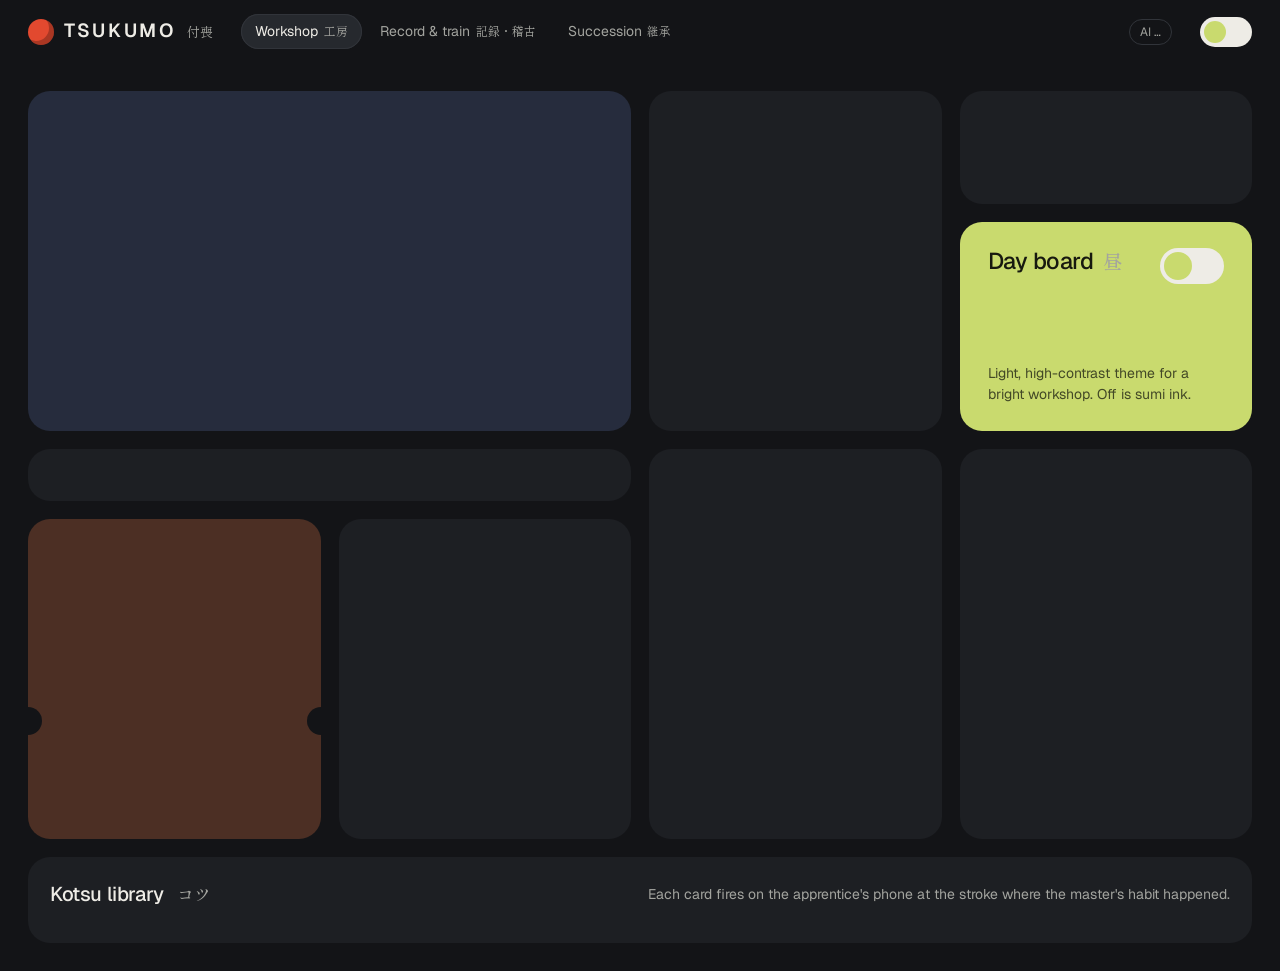
==== web/dashboard.html @ 10e0b62f "Rebuild the workshop overview as a bento dashboard" ====
<!doctype html>
<html lang="en">
<head>
  <meta charset="utf-8">
  <meta name="viewport" content="width=device-width, initial-scale=1">
  <title>TSUKUMO · Workshop</title>
  <link rel="preconnect" href="https://fonts.googleapis.com">
  <link href="https://fonts.googleapis.com/css2?family=Geist:wght@400;500;600&family=Zen+Kaku+Gothic+New:wght@400;500&family=Shippori+Mincho:wght@600&display=swap" rel="stylesheet">
  <script>try{if(localStorage.getItem("tsukumo-theme")==="light")document.documentElement.dataset.theme="light"}catch(e){}</script>
  <link rel="stylesheet" href="css/app.css">
  <style>
    .bento {
      grid-template-areas:
        "lead lead gauge faces"
        "lead lead gauge toggle"
        "pipe pipe trend day"
        "ticket chips trend day";
    }
    @media (max-width: 1100px) {
      .bento { grid-template-areas: "lead lead" "gauge faces" "gauge toggle" "pipe pipe" "trend day" "ticket chips"; }
    }
    @media (max-width: 640px) {
      .bento { grid-template-areas: "lead" "gauge" "faces" "toggle" "pipe" "trend" "day" "ticket" "chips"; }
    }
    #lead { grid-area: lead; } #gauge { grid-area: gauge; } #faces { grid-area: faces; } #toggle { grid-area: toggle; }
    #pipe { grid-area: pipe; } #trend { grid-area: trend; } #day { grid-area: day; }
    #ticket { grid-area: ticket; } #chips { grid-area: chips; }
    .library { margin-top: 18px; }
  </style>
</head>
<body>
<main>
  <section class="bento" aria-label="Workshop overview">
    <div class="tile f-ai lead-tile" id="lead"></div>
    <a class="tile" id="gauge"></a>
    <div class="tile" id="faces"></div>
    <div class="tile f-moegi toggle-tile" id="toggle">
      <div class="row">
        <h2>Day board<span class="ja">昼</span></h2>
        <span id="toggle-slot"></span>
      </div>
      <p class="sub" style="margin:0">Light, high-contrast theme for a bright workshop. Off is sumi ink.</p>
    </div>
    <div class="tile" id="pipe"></div>
    <div class="tile" id="trend"></div>
    <div class="tile" id="day"></div>
    <a class="tile f-kaki ticket" id="ticket" href="radar.html"></a>
    <a class="tile" id="chips" href="#library"></a>
  </section>

  <section class="panel library" id="library">
    <div class="panel-head"><h2>Kotsu library <span class="ja">コツ</span></h2>
      <span class="muted" style="font-size:14px">Each card fires on the apprentice's phone at the stroke where the master's habit happened.</span></div>
    <div class="grid cols-2" id="cards"></div>
  </section>
</main>

<script type="module">
  import { api } from "./js/api.js";
  import { header, esc, initials, cardHTML, wireCardLangs, themeSwitch, wireThemeSwitches, $ } from "./js/ui.js";

  header();
  $("#toggle-slot").innerHTML = themeSwitch();
  wireThemeSwitches($("#toggle"));

  const [sessions, cards, radar, people] = await Promise.all([
    api.get("/api/sessions"), api.get("/api/cards"), api.get("/api/radar"), api.get("/api/people"),
  ]);
  const done = sessions.filter((s) => s.status === "done").sort((a, b) => a.created_at - b.created_at);
  const scored = done.filter((s) => s.role === "apprentice" && s.score != null);
  const masters = people.filter((p) => p.role === "master");
  const apprentices = people.filter((p) => p.role === "apprentice");
  const count = (st) => radar.filter((r) => r.status === st).length;
  const unguarded = count("critical");

  // Lead
  $("#lead").innerHTML = `
    <div class="top">
      <span class="where">Seki knife workshop, demo data</span>
      <div class="chips"><span class="chip">${masters.length} masters retiring</span><span class="chip">${radar.length} skills</span></div>
    </div>
    <h1>${cards.length} kotsu captured.<br><span>${unguarded} skill${unguarded === 1 ? "" : "s"} still unguarded.</span></h1>`;

  // Gauge: latest apprentice match
  const last = scored.at(-1);
  const g = last ? last.score : 0;
  const arc = (frac) => {
    const a = Math.PI * (1 - frac), r = 100;
    return `M 20 120 A ${r} ${r} 0 0 1 ${120 + r * Math.cos(a)} ${120 - r * Math.sin(a)}`;
  };
  $("#gauge").href = last ? `review.html?s=${last.id}` : "live.html";
  $("#gauge").innerHTML = `
    <h2>Match to master</h2>
    <p class="sub">${last ? `${esc(last.person_name)}, ${esc(last.skill_name).toLowerCase()}` : "No scored sessions yet"}</p>
    <div class="gauge">
      <svg viewBox="0 0 240 132" aria-hidden="true">
        <path d="${arc(1)}" fill="none" stroke="var(--panel-2)" stroke-width="20" stroke-linecap="round"/>
        ${g > 0 ? `<path d="${arc(Math.min(g, 100) / 100)}" fill="none" stroke="var(--moegi)" stroke-width="20" stroke-linecap="round"/>` : ""}
      </svg>
      <b>${last ? Math.round(g) : "–"}</b>
    </div>`;

  // People
  $("#faces").innerHTML = `
    <h2>Workshop</h2>
    <p class="sub">${masters.length} masters, ${apprentices.length} apprentices</p>
    <div class="faces">
      ${people.map((p) => `<span class="avatar" title="${esc(p.name)}">${esc(initials(p.name))}</span>`).join("")}
      <span class="more">+${apprentices.length}</span>
    </div>`;

  // Succession pipeline
  const seg = [
    ["critical", "No successor", "var(--kaki)", "var(--kaki-ink)"],
    ["at_risk", "At risk", "var(--fuji)", "var(--fuji-ink)"],
    ["covered", "Handed over", "var(--matcha)", "var(--matcha-ink)"],
  ].map(([st, label, bg, fg]) => ({ n: count(st), label, bg, fg }));
  $("#pipe").innerHTML = `
    <div class="tile-head"><h2>Succession pipeline</h2><span class="sub">${radar.length} skills</span></div>
    <div class="pipe">
      <div class="pipe-bar">${seg.filter((s) => s.n).map((s) =>
        `<div style="flex:${s.n};background:${s.bg};color:${s.fg}">${s.n}</div>`).join("")}</div>
      <div class="pipe-legend">${seg.filter((s) => s.n).map((s) =>
        `<div style="flex:${s.n};--dot:${s.bg}"><b>${Math.round((100 * s.n) / radar.length)}%</b><span>${s.label}</span></div>`).join("")}</div>
    </div>`;

  // Trend of apprentice scores
  const first = scored[0];
  const diff = last && first ? last.score - first.score : 0;
  $("#trend").innerHTML = `
    <h2>Apprentice match</h2>
    <p class="sub">Every scored session, oldest first</p>
    <div class="bignum">${last ? Math.round(last.score) : "–"}<small>%</small></div>
    ${scored.length > 1 ? `<div class="delta">${diff >= 0 ? "↑" : "↓"} ${Math.abs(diff).toFixed(0)} points since the first session</div>` : ""}
    <svg class="trend" id="trend-svg" aria-label="Apprentice scores over time"></svg>`;
  function drawTrend() {
    const svg = $("#trend-svg");
    const w = svg.clientWidth, h = svg.clientHeight;
    if (!w || scored.length < 2) return;
    const pad = 12;
    const pts = scored.map((s, i) => [pad + (i / (scored.length - 1)) * (w - 2 * pad), h - pad - (s.score / 100) * (h - 2 * pad)]);
    // Smooth with a Catmull-Rom spline.
    let d = `M ${pts[0][0]} ${pts[0][1]}`;
    for (let i = 0; i < pts.length - 1; i++) {
      const [p0, p1, p2, p3] = [pts[i - 1] || pts[i], pts[i], pts[i + 1], pts[i + 2] || pts[i + 1]];
      d += ` C ${p1[0] + (p2[0] - p0[0]) / 6} ${p1[1] + (p2[1] - p0[1]) / 6}, ${p2[0] - (p3[0] - p1[0]) / 6} ${p2[1] - (p3[1] - p1[1]) / 6}, ${p2[0]} ${p2[1]}`;
    }
    const [lx, ly] = pts.at(-1);
    svg.setAttribute("viewBox", `0 0 ${w} ${h}`);
    svg.innerHTML = `
      <path d="${d} L ${lx} ${h} L ${pts[0][0]} ${h} Z" fill="var(--fuji)" opacity="0.55"/>
      <path d="${d}" fill="none" stroke="var(--ink)" stroke-width="2.2"/>
      <line x1="${lx}" x2="${lx}" y1="${ly}" y2="${h}" stroke="var(--ink)" stroke-width="1" opacity="0.25"/>
      <circle cx="${lx}" cy="${ly}" r="11" fill="var(--ink)" opacity="0.15"/>
      <circle cx="${lx}" cy="${ly}" r="5.5" fill="var(--ink)"/>`;
  }
  drawTrend();
  new ResizeObserver(drawTrend).observe($("#trend-svg"));

  // Recent sessions as a day list
  const fmtDate = (ts) => new Date(ts * 1000).toLocaleDateString("en", { month: "short", day: "numeric" });
  const recent = done.slice(-5).reverse();
  $("#day").innerHTML = `
    <div class="tile-head"><h2>Recent sessions</h2><span class="sub">${new Date().toLocaleDateString("en", { weekday: "short", month: "short", day: "numeric" })}</span></div>
    <div class="day">${recent.length ? recent.map((s) => {
      const kind = s.role === "master" ? "master" : s.score >= 75 ? "pass" : "learn";
      const what = s.role === "master" ? "Master recording, review" : `Match ${Math.round(s.score)}%`;
      return `<a class="slot ${kind}" href="review.html?s=${s.id}"><time>${fmtDate(s.created_at)}</time>
        <div>${esc(s.person_name)}<small>${what}</small></div></a>`;
    }).join("") : `<p class="sub">No sessions yet. Record one from Record &amp; train.</p>`}</div>`;

  // Next retirement ticket
  const next = [...masters].sort((a, b) => (a.retire_year || 9999) - (b.retire_year || 9999))[0];
  const held = radar.filter((r) => r.masters.some((m) => m.id === next?.id));
  const nextCards = cards.filter((c) => c.master_id === next?.id).length;
  $("#ticket").innerHTML = next ? `
    <span class="where">Next retirement</span>
    <div>
      <div class="name">${esc(next.name)}</div>
      <p class="sub" style="margin:6px 0 0">${esc(next.bio || "")}</p>
      <div class="stub"><b>${next.retire_year || "–"}</b>
        <span>${held.length} skill${held.length === 1 ? "" : "s"} held<br>${nextCards} kotsu captured</span></div>
    </div>` : `<span class="where">No masters yet</span>`;

  // Kotsu chips
  const titles = cards.map((c) => (c.content.en || {}).title).filter(Boolean);
  const shown = titles.slice(0, 6);
  const dots = ["var(--kaki)", "var(--fuji)", "var(--matcha)", "var(--ai)"];
  $("#chips").innerHTML = `
    <h2>Kotsu coverage</h2>
    <p class="sub">${cards.length} card${cards.length === 1 ? "" : "s"}, each in Japanese, English, Vietnamese and Indonesian</p>
    <div class="chips chip-cloud">
      ${["JA", "EN", "VI", "ID"].map((l) => `<span class="chip solid">${l}</span>`).join("")}
      ${shown.map((t, i) => `<span class="chip" style="--dot:${dots[i % 4]}"><i></i>${esc(t)}</span>`).join("")}
      ${titles.length > shown.length ? `<span class="chip">+${titles.length - shown.length}</span>` : ""}
    </div>`;

  // Library
  const byId = Object.fromEntries(cards.map((c) => [c.id, c]));
  $("#cards").innerHTML = cards.length ? cards.map((c) => cardHTML(c, "en")).join("")
    : `<div class="empty">No cards yet. Review a master session to create one.</div>`;
  wireCardLangs($("#cards"), byId);
</script>
</body>
</html>
---- web/css/app.css ----
/* Two themes. Default is sumi (墨, ink); [data-theme="light"] is the high-contrast day board. */
:root {
  --bg: #131417;
  --panel: #1d1f23;
  --panel-2: #26292e;
  --line: #31343a;
  --ink: #eeece6;
  --muted: #a3a49f;
  --faint: #6f716d;
  --accent: #e2492f;      /* shu, vermilion: seals and alerts */
  --accent-soft: rgba(226, 73, 47, 0.18);
  --gold: #c9da6e;      /* moegi: kotsu and highlights */
  --indigo: #8fa6e0;
  --ok: #86c193;
  --warn: #e3a43b;
  --bad: #ef5a3f;
  --ghost: rgba(238, 236, 230, 0.55);
  /* tile fields, from traditional colours: fuji (wisteria), matcha, kaki (persimmon), moegi (sprout), ai (indigo) */
  --fuji: #3a3652;  --fuji-ink: #d9d2fb;
  --matcha: #2e3a2a; --matcha-ink: #cfe3b6;
  --kaki: #4c2f24;  --kaki-ink: #f6bf9b;
  --moegi: #c9da6e; --moegi-ink: #17190f;
  --ai: #262c3d;    --ai-ink: #c9d3ef;
  --solid: #eeece6; --solid-ink: #131417;
  --radius: 22px;
  --display: "Geist", "Zen Kaku Gothic New", system-ui, sans-serif;
  --serif: "Shippori Mincho", "Yu Mincho", "Hiragino Mincho ProN", serif;
  --sans: "Geist", "Zen Kaku Gothic New", "Hiragino Sans", "Yu Gothic UI", system-ui, -apple-system, "Segoe UI", sans-serif;
  --mono: ui-monospace, "Cascadia Mono", Consolas, monospace;
  color-scheme: dark;
}
:root[data-theme="light"] {
  --bg: #e2e4e3;
  --panel: #f4f5f2;
  --panel-2: #e9ebe7;
  --line: #d3d6d2;
  --ink: #121212;
  --muted: #5f625f;
  --faint: #8b8e8a;
  --accent: #d23a20;
  --accent-soft: rgba(210, 58, 32, 0.14);
  --gold: #56620f;
  --indigo: #3c5bb0;
  --ok: #2c7a45;
  --warn: #9a5e00;
  --bad: #c23a22;
  --ghost: rgba(18, 18, 18, 0.45);
  --fuji: #d8d4f3;  --fuji-ink: #1d1838;
  --matcha: #d3e2c4; --matcha-ink: #1c2a14;
  --kaki: #f4c3a0;  --kaki-ink: #3a1d0c;
  --moegi: #e1f07c; --moegi-ink: #1d2205;
  --ai: #cdd1da;    --ai-ink: #121212;
  --solid: #121212; --solid-ink: #f4f5f2;
  color-scheme: light;
}

* { box-sizing: border-box; }
html, body { margin: 0; background: var(--bg); color: var(--ink); font: 15px/1.5 var(--sans); }
a { color: inherit; }
button, select, input, textarea { font: inherit; color: inherit; }
h1, h2, h3 { font-family: var(--display); font-weight: 500; margin: 0; letter-spacing: -0.02em; }
h1 { font-size: 28px; }
h2 { font-size: 20px; }
h3 { font-size: 16px; }
.muted { color: var(--muted); }
.faint { color: var(--faint); }
.mono { font-family: var(--mono); font-variant-numeric: tabular-nums; }
.ja { font-family: var(--serif); color: var(--muted); font-size: 0.85em; margin-left: 0.5em; }
.hidden { display: none !important; }

/* -- shell ----------------------------------------------------------------------- */

.topbar {
  display: flex; align-items: center; gap: 28px;
  padding: 14px 28px;
  position: sticky; top: 0; background: var(--bg); z-index: 10;
}
.brand { display: flex; align-items: baseline; gap: 10px; text-decoration: none; }
.brand .mark {
  width: 26px; height: 26px; border-radius: 50%; background: var(--accent); align-self: center;
  box-shadow: inset -5px -4px 0 rgba(0, 0, 0, 0.25);
}
.brand b { font-family: var(--display); font-size: 19px; font-weight: 600; letter-spacing: 0.14em; }
.brand span { font-family: var(--serif); color: var(--muted); font-size: 13px; }
.topbar nav { display: flex; gap: 4px; }
.topbar nav a {
  text-decoration: none; padding: 7px 14px; border-radius: 999px; color: var(--muted); font-size: 14px;
}
.topbar nav a:hover { color: var(--ink); background: var(--panel-2); }
.topbar nav a.active { color: var(--ink); background: var(--panel-2); box-shadow: inset 0 0 0 1px var(--line); }
.topbar .spacer { flex: 1; }
.pill {
  font-size: 12px; padding: 3px 10px; border-radius: 999px; border: 1px solid var(--line); color: var(--muted);
}
.pill.ok { color: var(--ok); border-color: rgba(114, 176, 127, 0.4); }
.pill.warn { color: var(--warn); border-color: rgba(227, 164, 59, 0.4); }
.pill.bad { color: var(--bad); border-color: rgba(226, 73, 47, 0.45); }

main { max-width: 1320px; margin: 0 auto; padding: 28px; }
.page-head { display: flex; align-items: flex-end; justify-content: space-between; gap: 20px; margin-bottom: 22px; }
.page-head p { margin: 6px 0 0; color: var(--muted); max-width: 720px; }

.grid { display: grid; gap: 18px; }
.cols-2 { grid-template-columns: 1fr 1fr; }
.cols-3 { grid-template-columns: repeat(3, 1fr); }
.side { grid-template-columns: minmax(0, 1fr) 380px; align-items: start; }
@media (max-width: 1000px) { .cols-2, .cols-3, .side { grid-template-columns: 1fr; } }

.panel { background: var(--panel); border-radius: var(--radius); padding: 22px; }
.panel > h2, .panel > h3 { margin-bottom: 12px; }
.panel-head { display: flex; align-items: center; justify-content: space-between; gap: 12px; margin-bottom: 12px; }

/* -- controls -------------------------------------------------------------------- */

.btn {
  display: inline-flex; align-items: center; justify-content: center; gap: 8px;
  padding: 10px 18px; border-radius: 999px; border: 1px solid var(--line); background: var(--panel-2);
  cursor: pointer; text-decoration: none; font-size: 14px; white-space: nowrap;
}
.btn:hover { border-color: var(--faint); }
.btn:disabled { opacity: 0.45; cursor: default; }
.btn.primary { background: var(--solid); border-color: var(--solid); color: var(--solid-ink); }
.btn.primary:hover { filter: brightness(1.08); }
.btn.ghost { background: transparent; }
.btn.small { padding: 5px 10px; font-size: 13px; }
.btn.rec::before { content: ""; width: 9px; height: 9px; border-radius: 50%; background: currentColor; }

label.field { display: grid; gap: 6px; font-size: 13px; color: var(--muted); }
select, input[type=text], textarea {
  background: var(--bg); border: 1px solid var(--line); border-radius: 8px; padding: 9px 11px; width: 100%;
}
textarea { resize: vertical; min-height: 90px; line-height: 1.6; }
select:focus, input:focus, textarea:focus { outline: 2px solid var(--accent-soft); border-color: var(--accent); }
.row { display: flex; gap: 10px; align-items: center; flex-wrap: wrap; }
.row.end { justify-content: flex-end; }

/* -- lists & tables -------------------------------------------------------------- */

table { width: 100%; border-collapse: collapse; font-size: 14px; }
th { text-align: left; font-weight: 500; color: var(--muted); font-size: 12px; text-transform: uppercase; letter-spacing: 0.06em; }
th, td { padding: 10px 8px; border-bottom: 1px solid var(--line); }
tr.link { cursor: pointer; }
tr.link:hover td { background: var(--panel-2); }
td.num, th.num { text-align: right; font-variant-numeric: tabular-nums; }

.stat { display: grid; gap: 2px; }
.stat b { font-size: 30px; font-family: var(--display); font-weight: 600; font-variant-numeric: tabular-nums; }
.stat > span { color: var(--muted); font-size: 13px; }

.empty { color: var(--faint); padding: 18px 0; text-align: center; }

/* -- charts ---------------------------------------------------------------------- */

.lanes { width: 100%; display: block; }
.legend { display: flex; gap: 18px; font-size: 12px; color: var(--muted); margin-top: 8px; flex-wrap: wrap; }
.legend i { display: inline-block; width: 18px; height: 3px; border-radius: 2px; vertical-align: middle; margin-right: 6px; }

/* -- kotsu cards ----------------------------------------------------------------- */

.kcard {
  border: 1px solid var(--line); border-left: 3px solid var(--gold); border-radius: var(--radius);
  background: var(--panel-2); padding: 14px 16px; display: grid; gap: 8px;
}
.kcard .k-title { font-family: var(--display); font-size: 18px; }
.kcard dl { margin: 0; display: grid; grid-template-columns: 70px 1fr; gap: 6px 12px; font-size: 14px; }
.kcard dt { color: var(--gold); font-size: 12px; text-transform: uppercase; letter-spacing: 0.08em; padding-top: 2px; }
.kcard dd { margin: 0; }
.kcard .k-foot { display: flex; justify-content: space-between; gap: 10px; font-size: 12px; color: var(--faint); }
.kcard .k-sub { color: var(--muted); font-size: 13px; font-family: var(--serif); }
.langs { display: flex; gap: 4px; }
.langs button {
  border: 1px solid var(--line); background: transparent; border-radius: 6px; padding: 2px 8px; font-size: 12px;
  cursor: pointer; color: var(--muted);
}
.langs button.on { color: var(--ink); border-color: var(--gold); }

/* -- surprises ------------------------------------------------------------------- */

.surprise {
  border: 1px solid var(--line); border-radius: var(--radius); padding: 12px 14px; cursor: pointer;
  display: grid; gap: 4px; background: var(--panel);
}
.surprise:hover { border-color: var(--faint); }
.surprise.selected { border-color: var(--accent); box-shadow: 0 0 0 1px var(--accent) inset; }
.surprise .s-top { display: flex; justify-content: space-between; align-items: center; gap: 10px; }
.surprise .s-sum { font-size: 13px; color: var(--muted); }
.surprise.dismissed { opacity: 0.55; }

.mic { position: relative; }
.mic.listening { background: var(--accent); border-color: var(--accent); color: #fff; }
.mic.listening::after {
  content: ""; position: absolute; inset: -4px; border-radius: 10px; border: 2px solid var(--accent);
  animation: pulse 1.2s ease-out infinite;
}
@keyframes pulse { from { opacity: 0.9; transform: scale(1); } to { opacity: 0; transform: scale(1.12); } }

/* -- live ------------------------------------------------------------------------ */

.big-score { font-family: var(--display); font-size: 64px; line-height: 1; font-variant-numeric: tabular-nums; }
.meter { height: 8px; background: var(--panel-2); border-radius: 99px; overflow: hidden; }
.meter > i { display: block; height: 100%; background: var(--gold); border-radius: 99px; transition: width 0.4s; }
.chan-row { display: grid; grid-template-columns: 110px 1fr 44px; gap: 10px; align-items: center; font-size: 13px; }

.toast-stack { position: fixed; right: 24px; bottom: 24px; display: grid; gap: 10px; z-index: 50; width: 380px; }
.toast {
  background: var(--panel-2); border: 1px solid var(--line); border-radius: var(--radius); padding: 12px 16px;
  box-shadow: 0 10px 30px rgba(0, 0, 0, 0.45); animation: rise 0.25s ease-out;
}
.toast.buzz { border-color: var(--accent); }
@keyframes rise { from { transform: translateY(10px); opacity: 0; } }

.qr-box { display: grid; place-items: center; gap: 10px; text-align: center; }
.qr-box img { width: 200px; height: 200px; background: #fff; border-radius: 8px; padding: 6px; }
.status-dot { width: 9px; height: 9px; border-radius: 50%; background: var(--faint); display: inline-block; }
.status-dot.on { background: var(--ok); box-shadow: 0 0 0 4px rgba(114, 176, 127, 0.18); }

/* -- radar ----------------------------------------------------------------------- */

.risk { height: 6px; border-radius: 99px; background: var(--panel-2); overflow: hidden; width: 120px; }
.risk > i { display: block; height: 100%; }
.avatar {
  width: 34px; height: 34px; border-radius: 50%; display: grid; place-items: center; font-family: var(--display);
  background: var(--panel-2); border: 1px solid var(--line); font-size: 14px; flex: none;
}
.person { display: flex; gap: 10px; align-items: center; }
.person small { display: block; color: var(--muted); font-size: 12px; }
.spark { display: block; }


/* -- theme switch ---------------------------------------------------------------- */

.switch {
  width: 64px; height: 36px; border-radius: 999px; border: 0; padding: 4px; cursor: pointer; flex: none;
  background: var(--solid); display: flex; align-items: center;
}
.switch i {
  width: 28px; height: 28px; border-radius: 50%; background: var(--moegi); display: block;
  transition: transform 0.25s ease;
}
.switch[aria-checked="true"] i { transform: translateX(28px); }
.switch:focus-visible, .btn:focus-visible, a:focus-visible { outline: 2px solid var(--indigo); outline-offset: 2px; }
.topbar .switch { width: 52px; height: 30px; }
.topbar .switch i { width: 22px; height: 22px; }
.topbar .switch[aria-checked="true"] i { transform: translateX(22px); }
@media (prefers-reduced-motion: reduce) { .switch i { transition: none; } }

@media (max-width: 760px) {
  .topbar { flex-wrap: wrap; gap: 10px 16px; padding: 12px 16px; }
  .topbar nav { order: 3; width: 100%; overflow-x: auto; }
  .topbar nav .ja, .topbar .spacer { display: none; }
  .topbar #ai-pill { margin-left: auto; }
  main { padding: 18px 16px; }
}

/* -- bento dashboard -------------------------------------------------------------- */

.bento { display: grid; gap: 18px; grid-template-columns: repeat(4, minmax(0, 1fr)); grid-auto-flow: dense; }
.tile { background: var(--panel); border-radius: var(--radius); padding: 26px 28px; display: flex; flex-direction: column; min-width: 0; }
.tile h2 { font-size: 21px; }
.tile .sub { color: var(--muted); font-size: 14px; margin-top: 2px; }
.tile.span-2 { grid-column: span 2; }
.tile.tall { grid-row: span 2; }
.tile.f-ai { background: var(--ai); color: var(--ai-ink); }
.tile.f-moegi { background: var(--moegi); color: var(--moegi-ink); }
.tile.f-kaki { background: var(--kaki); color: var(--kaki-ink); }
.tile.f-moegi .sub, .tile.f-kaki .sub, .tile.f-ai .sub { color: inherit; opacity: 0.75; }
.tile-head { display: flex; justify-content: space-between; align-items: baseline; gap: 12px; }
.tile-head .sub { margin: 0; }
a.tile { text-decoration: none; color: inherit; }

.lead-tile { min-height: 340px; justify-content: space-between; gap: 28px; }
.lead-tile .top { display: flex; justify-content: space-between; align-items: center; gap: 12px; flex-wrap: wrap; }
.where { display: flex; align-items: center; gap: 8px; font-size: 14px; }
.where::before { content: ""; width: 6px; height: 6px; border-radius: 50%; background: currentColor; }
.chips { display: flex; flex-wrap: wrap; gap: 8px; }
.chip { border: 1px solid color-mix(in srgb, currentColor 45%, transparent); border-radius: 999px; padding: 4px 12px; font-size: 14px; white-space: nowrap; }
.lead-tile h1 { font-size: clamp(40px, 4.4vw, 66px); line-height: 0.98; letter-spacing: -0.045em; font-weight: 500; }
.lead-tile h1 span { opacity: 0.55; }

.gauge { display: grid; place-items: center; margin-top: auto; padding-top: 18px; position: relative; }
.gauge svg { width: 100%; max-width: 250px; display: block; }
.gauge b {
  position: absolute; bottom: 0; font-family: var(--display); font-weight: 400; font-size: 76px;
  letter-spacing: -0.04em; line-height: 1;
}

.faces { display: flex; align-items: center; margin-top: auto; padding-top: 22px; }
.faces .avatar { width: 46px; height: 46px; margin-left: -8px; border: 3px solid var(--panel); font-size: 15px; font-weight: 500; }
.faces .avatar:first-child { margin-left: 0; }
.faces .avatar:nth-child(4n+1) { background: var(--fuji); color: var(--fuji-ink); }
.faces .avatar:nth-child(4n+2) { background: var(--ai); color: var(--ai-ink); }
.faces .avatar:nth-child(4n+3) { background: var(--kaki); color: var(--kaki-ink); }
.faces .avatar:nth-child(4n+4) { background: var(--matcha); color: var(--matcha-ink); }
.faces .more { margin-left: auto; font-size: 40px; letter-spacing: -0.03em; }

.toggle-tile { gap: 18px; justify-content: space-between; }
.toggle-tile .row { justify-content: space-between; flex-wrap: nowrap; align-items: flex-start; }
.toggle-tile h2 { font-size: 23px; line-height: 1.15; }

.pipe { display: grid; gap: 10px; margin-top: auto; padding-top: 26px; }
.pipe-bar { display: flex; gap: 6px; height: 64px; }
.pipe-bar > div { border-radius: 14px; padding: 10px 12px; display: flex; align-items: flex-end; font-size: 14px; min-width: 52px; }
.pipe-legend { display: flex; gap: 6px; }
.pipe-legend > div { display: grid; }
.pipe-legend b { font-size: 34px; font-weight: 400; letter-spacing: -0.03em; }
.pipe-legend span { font-size: 13px; color: var(--muted); display: flex; align-items: center; gap: 6px; }
.pipe-legend span::before { content: ""; width: 7px; height: 7px; border-radius: 50%; background: var(--dot); }

.bignum { font-family: var(--display); font-size: clamp(72px, 7vw, 108px); letter-spacing: -0.05em; line-height: 0.95; margin-top: 28px; }
.bignum small { font-size: 0.42em; letter-spacing: -0.03em; margin-left: 10px; }
.delta { color: var(--indigo); font-size: 15px; margin-top: 10px; }
.trend { margin-top: auto; width: 100%; height: 280px; display: block; }

.day { display: grid; gap: 10px; margin-top: auto; padding-top: 22px; }
.slot { display: grid; grid-template-columns: 56px 1fr; gap: 12px; align-items: center; text-decoration: none; color: inherit; }
.slot time { color: var(--muted); font-size: 14px; font-variant-numeric: tabular-nums; }
.slot div { border-radius: 14px; padding: 10px 14px; background: var(--panel-2); line-height: 1.3; }
.slot div small { display: block; font-size: 13px; opacity: 0.75; }
.slot.master div { background: var(--kaki); color: var(--kaki-ink); }
.slot.pass div { background: var(--matcha); color: var(--matcha-ink); }
.slot.learn div { background: var(--fuji); color: var(--fuji-ink); }
.slot:hover div { filter: brightness(1.06); }

.ticket { position: relative; overflow: hidden; justify-content: space-between; min-height: 320px; }
.ticket::before, .ticket::after {
  content: ""; position: absolute; width: 28px; height: 28px; border-radius: 50%; background: var(--bg); bottom: 104px;
}
.ticket::before { left: -14px; } .ticket::after { right: -14px; }
.ticket .name { font-size: 32px; letter-spacing: -0.03em; line-height: 1.05; }
.ticket .stub { display: flex; justify-content: space-between; align-items: flex-end; border-top: 2px dashed color-mix(in srgb, currentColor 35%, transparent); padding-top: 18px; margin-top: 18px; }
.ticket .stub b { font-size: 52px; font-weight: 400; letter-spacing: -0.04em; line-height: 1; }
.ticket .stub span { text-align: right; font-size: 14px; opacity: 0.8; }

.chip-cloud { margin-top: auto; padding-top: 24px; }
.chip-cloud .chip { border: 0; background: var(--panel-2); display: inline-flex; align-items: center; gap: 7px; padding: 7px 14px; }
.chip-cloud .chip.solid { background: var(--solid); color: var(--solid-ink); }
.chip-cloud .chip i { width: 6px; height: 6px; border-radius: 50%; background: var(--dot, var(--muted)); }

@media (max-width: 1100px) { .bento { grid-template-columns: repeat(2, minmax(0, 1fr)); } }
@media (max-width: 640px) {
  .bento { grid-template-columns: 1fr; }
  .tile.span-2 { grid-column: auto; } .tile.tall { grid-row: auto; }
  .tile { padding: 22px; }
}

@media (max-width: 640px) { .trend { height: 190px; } .brand { white-space: nowrap; } }
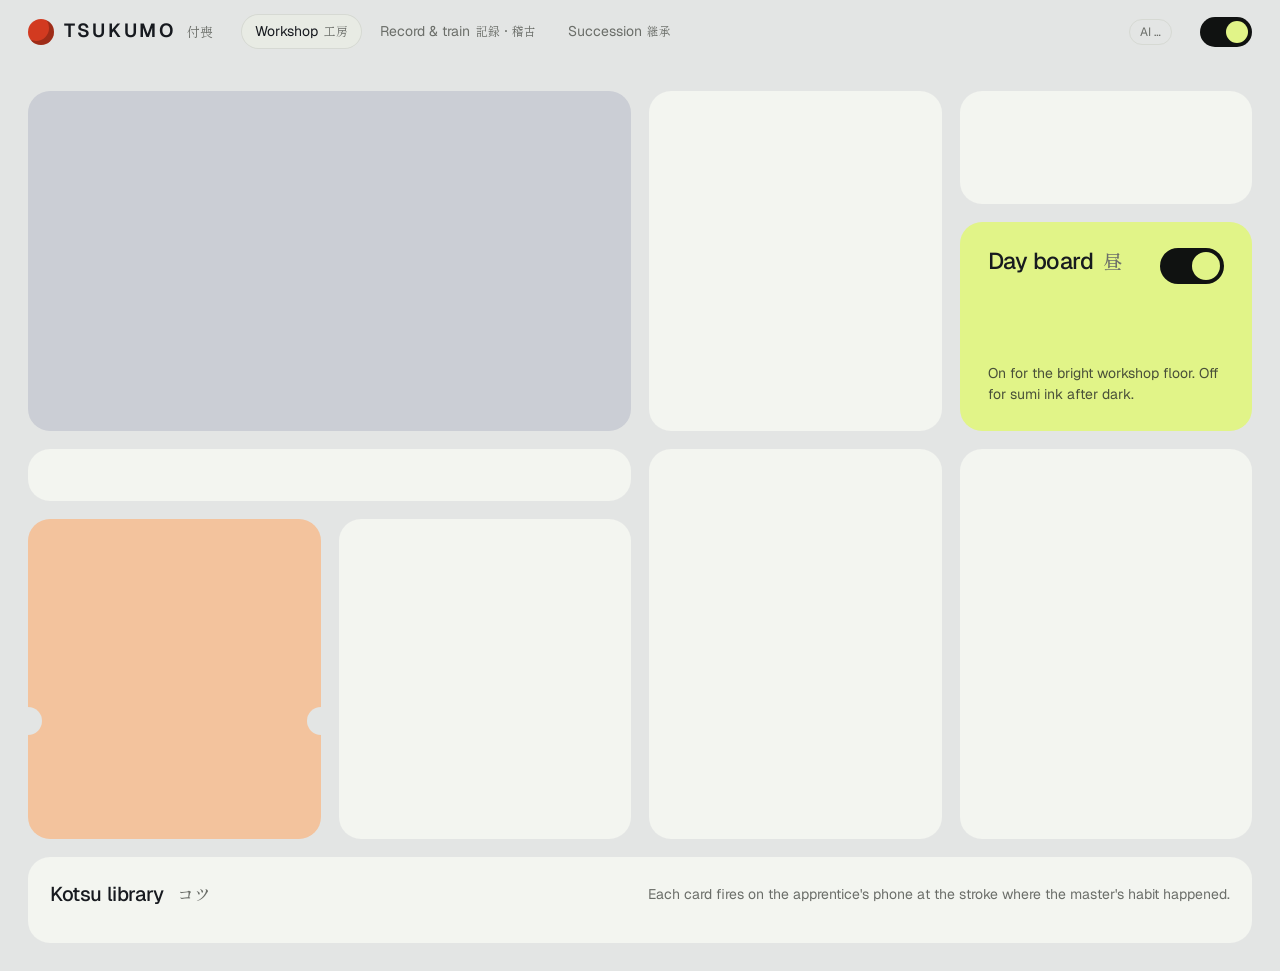
==== commit 704fedc7: "Match the reference palette and open in the light theme by default" ====
--- a/web/dashboard.html
+++ b/web/dashboard.html
@@ -6,7 +6,7 @@
   <title>TSUKUMO · Workshop</title>
   <link rel="preconnect" href="https://fonts.googleapis.com">
   <link href="https://fonts.googleapis.com/css2?family=Geist:wght@400;500;600&family=Zen+Kaku+Gothic+New:wght@400;500&family=Shippori+Mincho:wght@600&display=swap" rel="stylesheet">
-  <script>try{if(localStorage.getItem("tsukumo-theme")==="light")document.documentElement.dataset.theme="light"}catch(e){}</script>
+  <script>try{if(localStorage.getItem("tsukumo-theme")!=="dark")document.documentElement.dataset.theme="light"}catch(e){document.documentElement.dataset.theme="light"}</script>
   <link rel="stylesheet" href="css/app.css">
   <style>
     .bento {
@@ -39,7 +39,7 @@
         <h2>Day board<span class="ja">昼</span></h2>
         <span id="toggle-slot"></span>
       </div>
-      <p class="sub" style="margin:0">Light, high-contrast theme for a bright workshop. Off is sumi ink.</p>
+      <p class="sub" style="margin:0">On for the bright workshop floor. Off for sumi ink after dark.</p>
     </div>
     <div class="tile" id="pipe"></div>
     <div class="tile" id="trend"></div>
@@ -79,7 +79,7 @@
       <span class="where">Seki knife workshop, demo data</span>
       <div class="chips"><span class="chip">${masters.length} masters retiring</span><span class="chip">${radar.length} skills</span></div>
     </div>
-    <h1>${cards.length} kotsu captured.<br><span>${unguarded} skill${unguarded === 1 ? "" : "s"} still unguarded.</span></h1>`;
+    <h1>${cards.length} kotsu captured,<br><span>${unguarded} skill${unguarded === 1 ? "" : "s"}</span> unguarded.</h1>`;
 
   // Gauge: latest apprentice match
   const last = scored.at(-1);
@@ -94,8 +94,8 @@
     <p class="sub">${last ? `${esc(last.person_name)}, ${esc(last.skill_name).toLowerCase()}` : "No scored sessions yet"}</p>
     <div class="gauge">
       <svg viewBox="0 0 240 132" aria-hidden="true">
-        <path d="${arc(1)}" fill="none" stroke="var(--panel-2)" stroke-width="20" stroke-linecap="round"/>
-        ${g > 0 ? `<path d="${arc(Math.min(g, 100) / 100)}" fill="none" stroke="var(--moegi)" stroke-width="20" stroke-linecap="round"/>` : ""}
+        <path d="${arc(1)}" fill="none" stroke="var(--panel-2)" stroke-width="22" stroke-linecap="round"/>
+        ${g > 0 ? `<path d="${arc(Math.min(g, 100) / 100)}" fill="none" stroke="var(--matcha)" stroke-width="22" stroke-linecap="round"/>` : ""}
       </svg>
       <b>${last ? Math.round(g) : "–"}</b>
     </div>`;
@@ -148,8 +148,10 @@
     const [lx, ly] = pts.at(-1);
     svg.setAttribute("viewBox", `0 0 ${w} ${h}`);
     svg.innerHTML = `
-      <path d="${d} L ${lx} ${h} L ${pts[0][0]} ${h} Z" fill="var(--fuji)" opacity="0.55"/>
-      <path d="${d}" fill="none" stroke="var(--ink)" stroke-width="2.2"/>
+      <defs><linearGradient id="trend-fill" x1="0" y1="0" x2="0" y2="1">
+        <stop offset="0" stop-color="var(--fuji)" stop-opacity="0.95"/><stop offset="1" stop-color="var(--fuji)" stop-opacity="0"/></linearGradient></defs>
+      <path d="${d} L ${lx} ${h} L ${pts[0][0]} ${h} Z" fill="url(#trend-fill)"/>
+      <path d="${d}" fill="none" stroke="var(--ink)" stroke-width="2"/>
       <line x1="${lx}" x2="${lx}" y1="${ly}" y2="${h}" stroke="var(--ink)" stroke-width="1" opacity="0.25"/>
       <circle cx="${lx}" cy="${ly}" r="11" fill="var(--ink)" opacity="0.15"/>
       <circle cx="${lx}" cy="${ly}" r="5.5" fill="var(--ink)"/>`;
--- a/web/css/app.css
+++ b/web/css/app.css
@@ -1,27 +1,28 @@
-/* Two themes. Default is sumi (墨, ink); [data-theme="light"] is the high-contrast day board. */
+/* Two themes. Default is the day board, [data-theme="light"]; without it, sumi (墨, ink). Fields keep the same pastels in both. */
 :root {
-  --bg: #131417;
-  --panel: #1d1f23;
-  --panel-2: #26292e;
-  --line: #31343a;
-  --ink: #eeece6;
-  --muted: #a3a49f;
-  --faint: #6f716d;
+  --bg: #101211;
+  --panel: #1b1d1c;
+  --panel-2: #272a28;
+  --line: #333634;
+  --ink: #f3f5f0;
+  --muted: #a5a8a3;
+  --faint: #727571;
   --accent: #e2492f;      /* shu, vermilion: seals and alerts */
   --accent-soft: rgba(226, 73, 47, 0.18);
-  --gold: #c9da6e;      /* moegi: kotsu and highlights */
-  --indigo: #8fa6e0;
-  --ok: #86c193;
-  --warn: #e3a43b;
+  --gold: #e1f488;      /* moegi: kotsu and highlights */
+  --indigo: #b4b1ee;
+  --ok: #8fcf9c;
+  --warn: #f0b35a;
   --bad: #ef5a3f;
-  --ghost: rgba(238, 236, 230, 0.55);
-  /* tile fields, from traditional colours: fuji (wisteria), matcha, kaki (persimmon), moegi (sprout), ai (indigo) */
-  --fuji: #3a3652;  --fuji-ink: #d9d2fb;
-  --matcha: #2e3a2a; --matcha-ink: #cfe3b6;
-  --kaki: #4c2f24;  --kaki-ink: #f6bf9b;
-  --moegi: #c9da6e; --moegi-ink: #17190f;
-  --ai: #262c3d;    --ai-ink: #c9d3ef;
-  --solid: #eeece6; --solid-ink: #131417;
+  --ghost: rgba(243, 245, 240, 0.55);
+  /* tile fields: fuji (wisteria), matcha, kaki (persimmon), moegi (sprout), sora (sky), ai (grey indigo) */
+  --fuji: #dbd9f1;  --fuji-ink: #171a1f;
+  --matcha: #d6e4c1; --matcha-ink: #171a1f;
+  --kaki: #f3c39d;  --kaki-ink: #171a1f;
+  --moegi: #e1f488; --moegi-ink: #171a1f;
+  --sora: #cfe1f0;  --sora-ink: #171a1f;
+  --ai: #cbced5;    --ai-ink: #171a1f;
+  --solid: #f3f5f0; --solid-ink: #101211;
   --radius: 22px;
   --display: "Geist", "Zen Kaku Gothic New", system-ui, sans-serif;
   --serif: "Shippori Mincho", "Yu Mincho", "Hiragino Mincho ProN", serif;
@@ -30,27 +31,22 @@
   color-scheme: dark;
 }
 :root[data-theme="light"] {
-  --bg: #e2e4e3;
-  --panel: #f4f5f2;
-  --panel-2: #e9ebe7;
-  --line: #d3d6d2;
-  --ink: #121212;
-  --muted: #5f625f;
-  --faint: #8b8e8a;
+  --bg: #e3e5e4;
+  --panel: #f3f5f0;
+  --panel-2: #e8ebe4;
+  --line: #d6d9d3;
+  --ink: #171a1f;
+  --muted: #6b6e69;
+  --faint: #8e918c;
   --accent: #d23a20;
   --accent-soft: rgba(210, 58, 32, 0.14);
   --gold: #56620f;
-  --indigo: #3c5bb0;
+  --indigo: #5b58b0;
   --ok: #2c7a45;
   --warn: #9a5e00;
   --bad: #c23a22;
-  --ghost: rgba(18, 18, 18, 0.45);
-  --fuji: #d8d4f3;  --fuji-ink: #1d1838;
-  --matcha: #d3e2c4; --matcha-ink: #1c2a14;
-  --kaki: #f4c3a0;  --kaki-ink: #3a1d0c;
-  --moegi: #e1f07c; --moegi-ink: #1d2205;
-  --ai: #cdd1da;    --ai-ink: #121212;
-  --solid: #121212; --solid-ink: #f4f5f2;
+  --ghost: rgba(23, 26, 31, 0.45);
+  --solid: #101211; --solid-ink: #f3f5f0;
   color-scheme: light;
 }
 
@@ -158,7 +154,7 @@
 /* -- kotsu cards ----------------------------------------------------------------- */
 
 .kcard {
-  border: 1px solid var(--line); border-left: 3px solid var(--gold); border-radius: var(--radius);
+  border: 1px solid var(--line); border-radius: var(--radius);
   background: var(--panel-2); padding: 14px 16px; display: grid; gap: 8px;
 }
 .kcard .k-title { font-family: var(--display); font-size: 18px; }
@@ -288,7 +284,7 @@
 .faces .avatar { width: 46px; height: 46px; margin-left: -8px; border: 3px solid var(--panel); font-size: 15px; font-weight: 500; }
 .faces .avatar:first-child { margin-left: 0; }
 .faces .avatar:nth-child(4n+1) { background: var(--fuji); color: var(--fuji-ink); }
-.faces .avatar:nth-child(4n+2) { background: var(--ai); color: var(--ai-ink); }
+.faces .avatar:nth-child(4n+2) { background: var(--sora); color: var(--sora-ink); }
 .faces .avatar:nth-child(4n+3) { background: var(--kaki); color: var(--kaki-ink); }
 .faces .avatar:nth-child(4n+4) { background: var(--matcha); color: var(--matcha-ink); }
 .faces .more { margin-left: auto; font-size: 40px; letter-spacing: -0.03em; }
@@ -317,7 +313,7 @@
 .slot div { border-radius: 14px; padding: 10px 14px; background: var(--panel-2); line-height: 1.3; }
 .slot div small { display: block; font-size: 13px; opacity: 0.75; }
 .slot.master div { background: var(--kaki); color: var(--kaki-ink); }
-.slot.pass div { background: var(--matcha); color: var(--matcha-ink); }
+.slot.pass div { background: var(--moegi); color: var(--moegi-ink); }
 .slot.learn div { background: var(--fuji); color: var(--fuji-ink); }
 .slot:hover div { filter: brightness(1.06); }
 
@@ -344,3 +340,6 @@
 }
 
 @media (max-width: 640px) { .trend { height: 190px; } .brand { white-space: nowrap; } }
+
+/* Pastel fields carry dark ink in both themes, so anything solid on them stays black. */
+.hero-copy, .tile.f-ai, .tile.f-moegi, .tile.f-kaki { --solid: #101211; --solid-ink: #f3f5f0; }
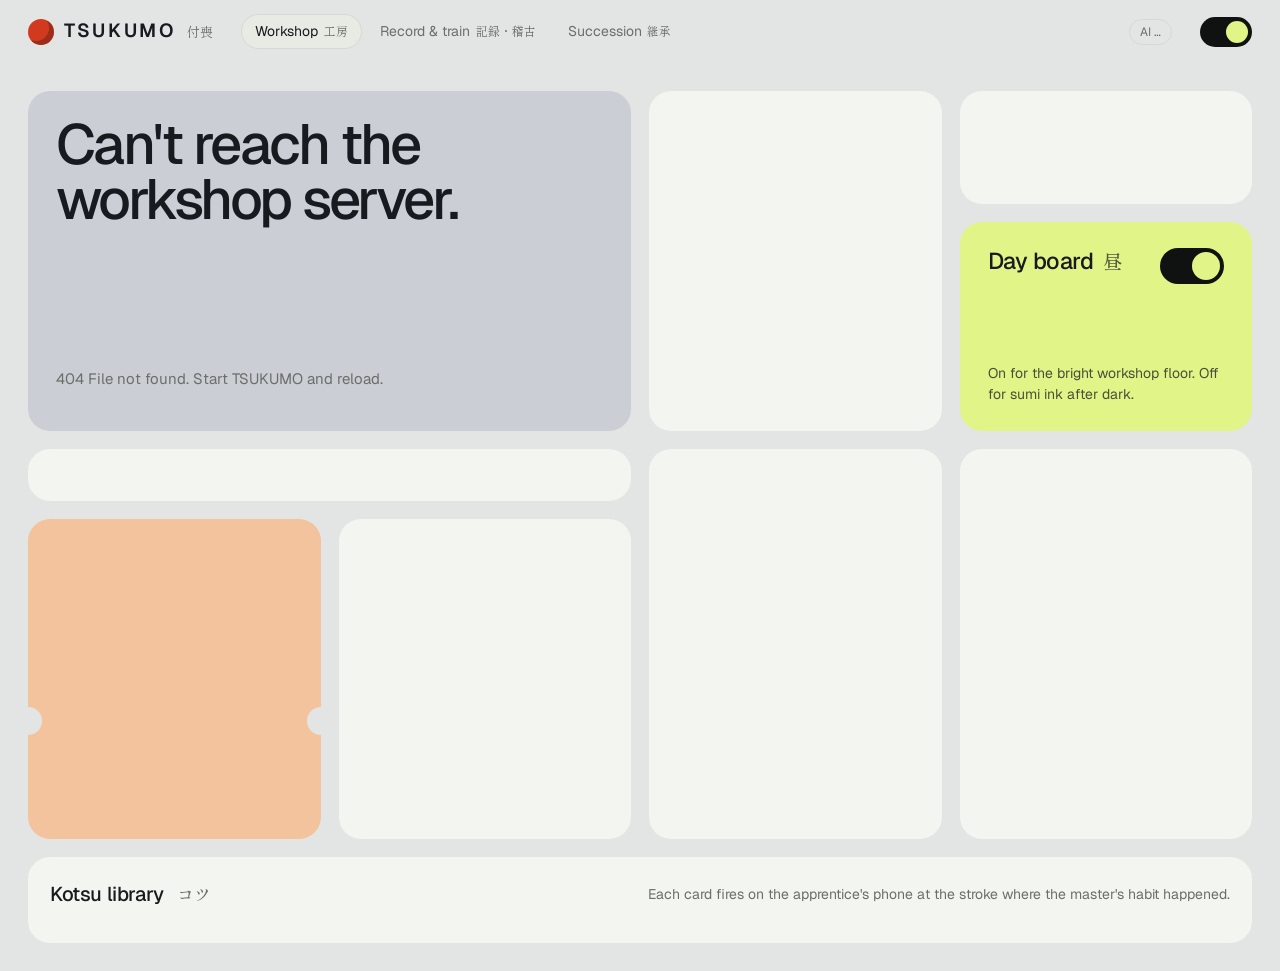
==== commit 35d04f88: "Say so on the dashboard when the server can't be reached The tiles used to stay blank. Also give Jap" ====
--- a/web/dashboard.html
+++ b/web/dashboard.html
@@ -65,7 +65,10 @@
 
   const [sessions, cards, radar, people] = await Promise.all([
     api.get("/api/sessions"), api.get("/api/cards"), api.get("/api/radar"), api.get("/api/people"),
-  ]);
+  ]).catch((e) => {
+    $("#lead").innerHTML = `<h1>Can't reach the workshop server.</h1><p class="muted">${esc(e.message)}. Start TSUKUMO and reload.</p>`;
+    throw e;
+  });
   const done = sessions.filter((s) => s.status === "done").sort((a, b) => a.created_at - b.created_at);
   const scored = done.filter((s) => s.role === "apprentice" && s.score != null);
   const masters = people.filter((p) => p.role === "master");
--- a/web/css/app.css
+++ b/web/css/app.css
@@ -260,6 +260,7 @@
 .tile.f-moegi { background: var(--moegi); color: var(--moegi-ink); }
 .tile.f-kaki { background: var(--kaki); color: var(--kaki-ink); }
 .tile.f-moegi .sub, .tile.f-kaki .sub, .tile.f-ai .sub { color: inherit; opacity: 0.75; }
+.tile.f-moegi .ja, .tile.f-kaki .ja, .tile.f-ai .ja { color: inherit; opacity: 0.7; }
 .tile-head { display: flex; justify-content: space-between; align-items: baseline; gap: 12px; }
 .tile-head .sub { margin: 0; }
 a.tile { text-decoration: none; color: inherit; }
